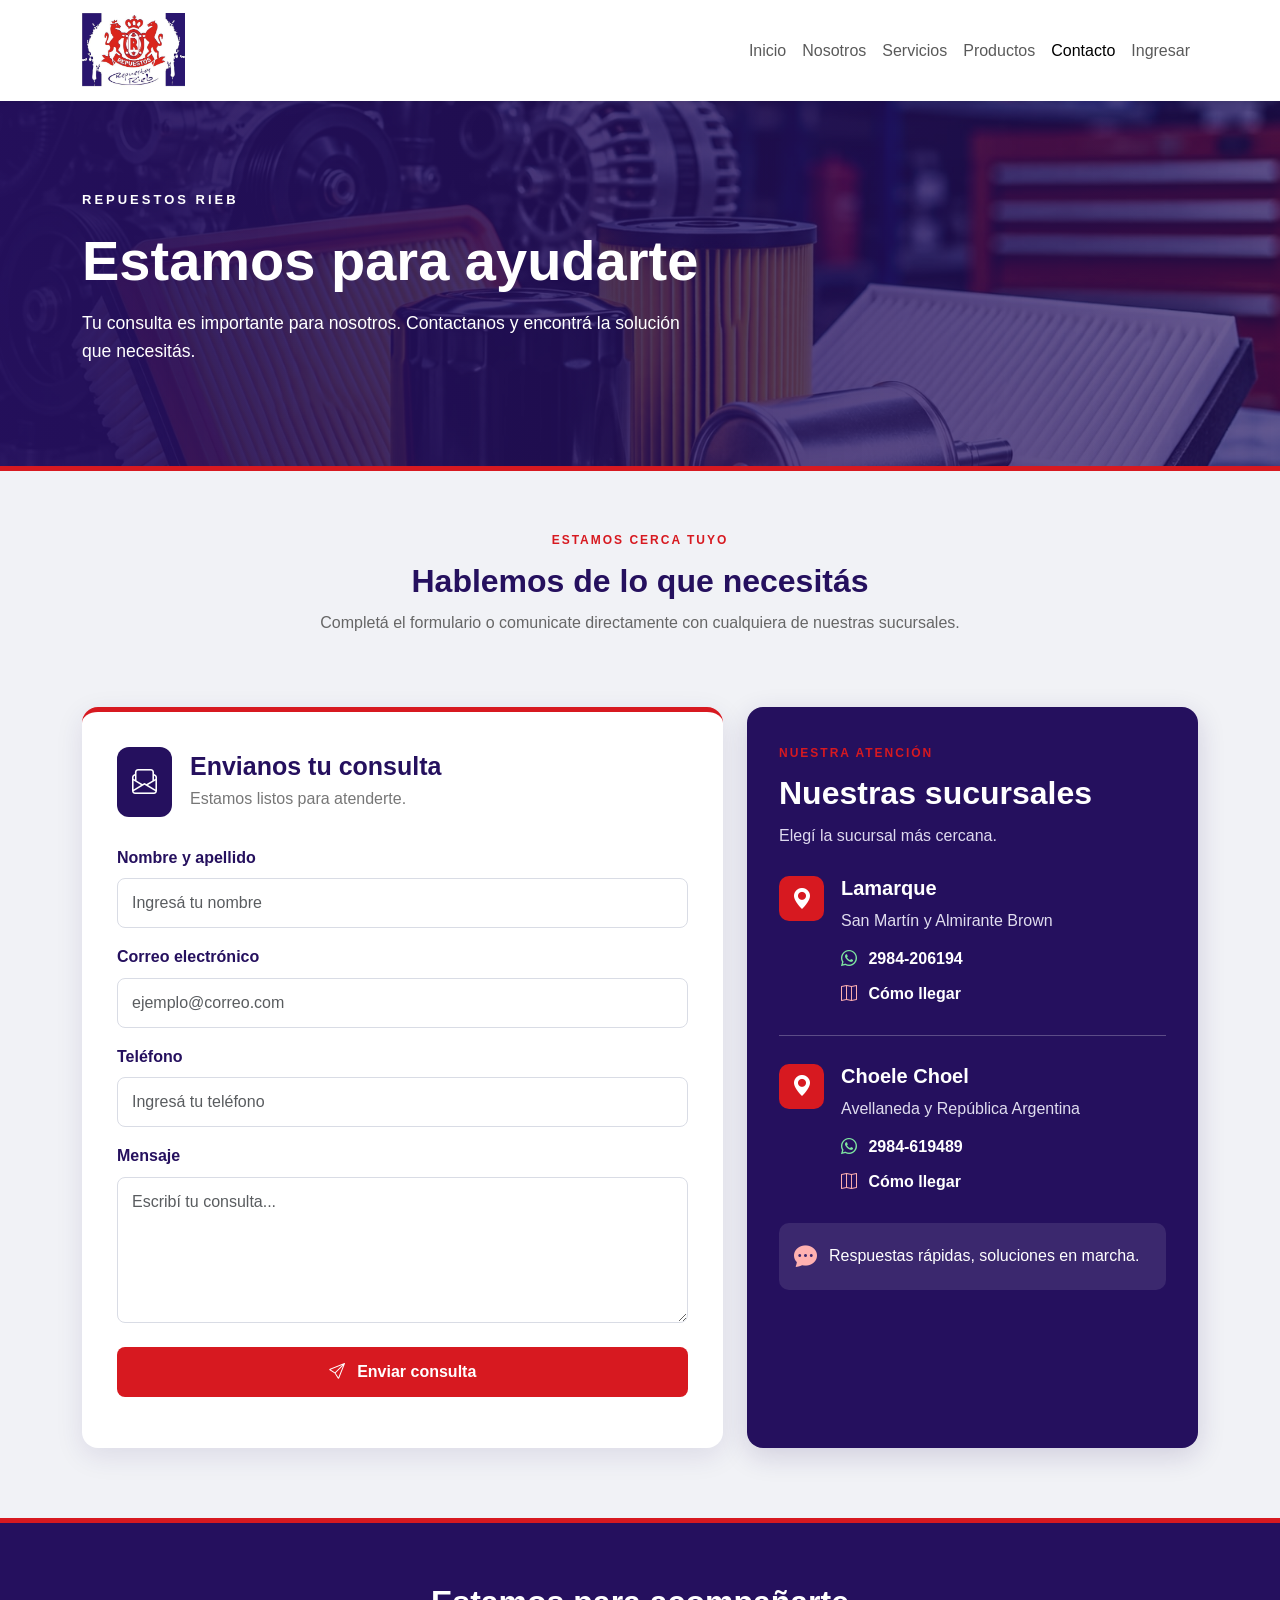
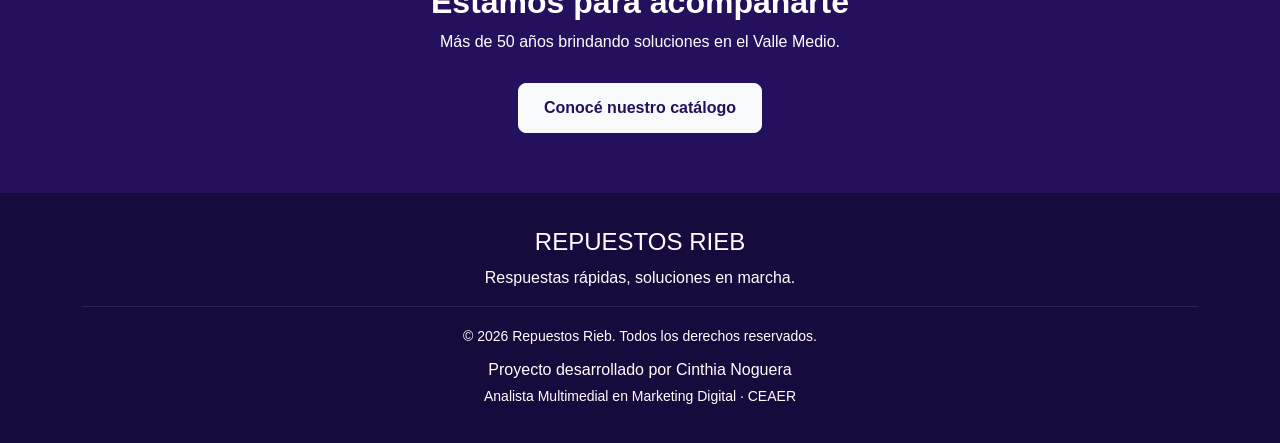
==== contacto.html @ db8ba03e "Add files via upload" ====
<!DOCTYPE html>
<html lang="es">
<head>
    <meta charset="UTF-8">
    <meta name="viewport" content="width=device-width, initial-scale=1.0">

    <title>Contacto | Repuestos Rieb</title>

    <link href="https://cdn.jsdelivr.net/npm/bootstrap@5.3.3/dist/css/bootstrap.min.css" rel="stylesheet">
    <link rel="stylesheet" href="https://cdn.jsdelivr.net/npm/bootstrap-icons@1.11.3/font/bootstrap-icons.min.css">
    <link rel="stylesheet" href="css/style.css">
</head>

<body class="pagina-contacto">

<header>
    <nav class="navbar navbar-expand-lg navbar-light bg-white shadow-sm">
        <div class="container">

            <a class="navbar-brand" href="index.html">
                <img src="multimedia/logo-rieb.jpg"
                     alt="Logo Repuestos Rieb"
                     style="height:75px;">
            </a>

            <button class="navbar-toggler" type="button"
                    data-bs-toggle="collapse"
                    data-bs-target="#menuPrincipal">
                <span class="navbar-toggler-icon"></span>
            </button>

            <div class="collapse navbar-collapse" id="menuPrincipal">
                <ul class="navbar-nav ms-auto">
                    <li class="nav-item"><a class="nav-link" href="index.html">Inicio</a></li>
                    <li class="nav-item"><a class="nav-link" href="nosotros.html">Nosotros</a></li>
                    <li class="nav-item"><a class="nav-link" href="servicios.html">Servicios</a></li>
                    <li class="nav-item"><a class="nav-link" href="productos.html">Productos</a></li>
                    <li class="nav-item"><a class="nav-link active" href="contacto.html">Contacto</a></li>
                    <li class="nav-item"><a class="nav-link" href="login.html">Ingresar</a></li>
                </ul>
            </div>

        </div>
    </nav>
</header>

<main>

    <!-- BANNER PRINCIPAL -->
    <section class="banner-contacto">
        <div class="container">
            <span class="etiqueta-contacto">REPUESTOS RIEB</span>
            <h1>Estamos para ayudarte</h1>
            <p>
                Tu consulta es importante para nosotros.
                Contactanos y encontrá la solución que necesitás.
            </p>
        </div>
    </section>

    <!-- PRESENTACIÓN -->
    <section class="intro-contacto">
        <div class="container text-center">
            <span>ESTAMOS CERCA TUYO</span>
            <h2>Hablemos de lo que necesitás</h2>
            <p>
                Completá el formulario o comunicate directamente
                con cualquiera de nuestras sucursales.
            </p>
        </div>
    </section>

    <!-- FORMULARIO Y SUCURSALES -->
    <section class="contenido-contacto">
        <div class="container">
            <div class="row g-4">

                <!-- FORMULARIO -->
                <div class="col-lg-7">
                    <div class="card formulario-card h-100">

                        <div class="encabezado-card">
                            <i class="bi bi-envelope-paper"></i>
                            <div>
                                <h2>Envianos tu consulta</h2>
                                <p>Estamos listos para atenderte.</p>
                            </div>
                        </div>

                        <form id="formularioContacto">

                            <div class="mb-3">
                                <label for="nombre" class="form-label">Nombre y apellido</label>
                                <input type="text" class="form-control"
                                       id="nombre" name="nombre"
                                       placeholder="Ingresá tu nombre"
                                       required>
                            </div>

                            <div class="mb-3">
                                <label for="email" class="form-label">Correo electrónico</label>
                                <input type="email" class="form-control"
                                       id="email" name="email"
                                       placeholder="ejemplo@correo.com"
                                       required>
                            </div>

                            <div class="mb-3">
                                <label for="telefono" class="form-label">Teléfono</label>
                                <input type="tel" class="form-control"
                                       id="telefono" name="telefono"
                                       placeholder="Ingresá tu teléfono"
                                       required>
                            </div>

                            <div class="mb-4">
                                <label for="mensaje" class="form-label">Mensaje</label>
                                <textarea class="form-control"
                                          id="mensaje" name="mensaje"
                                          rows="5"
                                          placeholder="Escribí tu consulta..."
                                          required></textarea>
                            </div>

                            <button type="submit" class="btn btn-enviar w-100">
                                <i class="bi bi-send me-2"></i>
                                Enviar consulta
                            </button>

                            <p id="respuestaFormulario"
                               class="mt-3 mb-0"
                               role="status"></p>

                        </form>
                    </div>
                </div>

                <!-- SUCURSALES -->
                <div class="col-lg-5">
                    <div class="sucursales-contacto h-100">

                        <div class="titulo-sucursales">
                            <span>NUESTRA ATENCIÓN</span>
                            <h2>Nuestras sucursales</h2>
                            <p>Elegí la sucursal más cercana.</p>
                        </div>

                        <!-- LAMARQUE -->
                        <div class="sucursal-card">
                            <div class="icono-sucursal">
                                <i class="bi bi-geo-alt-fill"></i>
                            </div>

                            <div>
                                <h3>Lamarque</h3>
                                <p>San Martín y Almirante Brown</p>

                                <a href="https://wa.me/5492984206194"
                                   target="_blank" rel="noopener"
                                   class="enlace-whatsapp">
                                    <i class="bi bi-whatsapp"></i>
                                    2984-206194
                                </a>

                                <a href="https://maps.app.goo.gl/3NW6cR97UgiQQHpn9?g_st=aw"
                                   target="_blank" rel="noopener"
                                   class="enlace-mapa">
                                    <i class="bi bi-map"></i>
                                    Cómo llegar
                                </a>
                            </div>
                        </div>

                        <div class="separador-sucursal"></div>

                        <!-- CHOELE CHOEL -->
                        <div class="sucursal-card">
                            <div class="icono-sucursal">
                                <i class="bi bi-geo-alt-fill"></i>
                            </div>

                            <div>
                                <h3>Choele Choel</h3>
                                <p>Avellaneda y República Argentina</p>

                                <a href="https://wa.me/5492984619489"
                                   target="_blank" rel="noopener"
                                   class="enlace-whatsapp">
                                    <i class="bi bi-whatsapp"></i>
                                    2984-619489
                                </a>

                                <a href="https://maps.app.goo.gl/Gi2dgzovyqM1jHUo7?g_st=aw"
                                   target="_blank" rel="noopener"
                                   class="enlace-mapa">
                                    <i class="bi bi-map"></i>
                                    Cómo llegar
                                </a>
                            </div>
                        </div>

                        <div class="mensaje-sucursales">
                            <i class="bi bi-chat-dots-fill"></i>
                            <p>Respuestas rápidas, soluciones en marcha.</p>
                        </div>

                    </div>
                </div>

            </div>
        </div>
    </section>

    <!-- CIERRE -->
    <section class="cierre-contacto">
        <div class="container text-center">
            <h2>Estamos para acompañarte</h2>
            <p>Más de 50 años brindando soluciones en el Valle Medio.</p>
            <a href="productos.html" class="btn btn-light">
                Conocé nuestro catálogo
            </a>
        </div>
    </section>

</main>

<footer class="footer-contacto text-center">
    <div class="container">
        <h4>REPUESTOS RIEB</h4>
        <p>Respuestas rápidas, soluciones en marcha.</p>
        <hr>
        <small>© 2026 Repuestos Rieb. Todos los derechos reservados.</small>
        <p class="mt-2 mb-0">Proyecto desarrollado por Cinthia Noguera</p>
        <small>Analista Multimedial en Marketing Digital · CEAER</small>
    </div>
</footer>

<script src="https://cdn.jsdelivr.net/npm/bootstrap@5.3.3/dist/js/bootstrap.bundle.min.js"></script>
<script type="module" src="js/formulario.js"></script>

</body>
</html>
---- css/style.css ----
/* =====================================
   REPUESTOS RIEB - ESTILOS GENERALES
===================================== */

:root {
    --azul-rieb: #25105E;
    --rojo-rieb: #D71920;
    --plateado-rieb: #AEB6C0;
    --blanco: #FFFFFF;
    --gris-claro: #F4F5F7;
    --gris-oscuro: #333333;
}

* {
    margin: 0;
    padding: 0;
    box-sizing: border-box;
}

body {
    font-family: Arial, Helvetica, sans-serif;
    color: var(--gris-oscuro);
    background-color: var(--blanco);
    line-height: 1.6;
}

/* NAVEGACIÓN */

.navbar-rieb {
    background-color: var(--azul-rieb);
    padding: 15px 0;
}

.navbar-brand {
    color: var(--blanco) !important;
    font-size: 1.5rem;
    letter-spacing: 1px;
}

.navbar-brand span {
    color: var(--rojo-rieb);
}

.navbar-rieb .nav-link {
    color: var(--blanco);
    margin-left: 12px;
    transition: color 0.3s;
}

.navbar-rieb .nav-link:hover {
    color: var(--plateado-rieb);
}

/* PORTADA PRINCIPAL */

.hero {
    background:
        linear-gradient(
            90deg,
            rgba(37, 16, 94, 0.94) 0%,
            rgba(37, 16, 94, 0.75) 50%,
            rgba(37, 16, 94, 0.30) 100%
        ),
        url("../multimedia/banner.jpg");

    background-size: cover;
    background-position: center;
    background-repeat: no-repeat;

    color: var(--blanco);
    padding: 110px 0;
    min-height: 520px;

    display: flex;
    align-items: center;
}

.hero-content {
    max-width: 750px;
    position: relative;
    z-index: 1;
}

/* BOTONES */

.btn-rieb {
    background-color: var(--rojo-rieb);
    color: var(--blanco);
    border: 2px solid var(--rojo-rieb);
    padding: 12px 25px;
    border-radius: 6px;
    font-weight: bold;
    transition: all 0.3s;
}

.btn-rieb:hover {
    background-color: var(--blanco);
    color: var(--rojo-rieb);
    border-color: var(--blanco);
}

/* SECCIONES */

.section-padding {
    padding: 75px 0;
}

.section-title {
    text-align: center;
    margin-bottom: 45px;
}

.section-title h2 {
    color: var(--azul-rieb);
    font-size: 2.2rem;
    font-weight: bold;
    margin-bottom: 10px;
}

/* PRODUCTOS */

.product-card {
    background-color: var(--gris-claro);
    border-bottom: 4px solid var(--rojo-rieb);
    border-radius: 10px;
    padding: 30px;
    height: 100%;
    transition: transform 0.3s, box-shadow 0.3s;
}

.product-card:hover {
    transform: translateY(-6px);
    box-shadow: 0 8px 20px rgba(0, 0, 0, 0.12);
}

.product-icon {
    font-size: 2.5rem;
    margin-bottom: 15px;
}

.product-card h3 {
    color: var(--azul-rieb);
    font-size: 1.4rem;
    font-weight: bold;
}

/* SERVICIOS */

.services-section {
    background-color: var(--gris-claro);
}

.service-card {
    background-color: var(--blanco);
    padding: 30px;
    border-radius: 10px;
    height: 100%;
    border-left: 4px solid var(--azul-rieb);
}

.service-card h3 {
    color: var(--azul-rieb);
    font-size: 1.3rem;
    font-weight: bold;
}

/* NOSOTROS */

.about-content {
    max-width: 850px;
    margin: auto;
    text-align: center;
}

.about-content h2 {
    color: var(--azul-rieb);
    font-size: 2rem;
    margin-bottom: 20px;
}

/* CONTACTO */

.contact-section {
    background-color: var(--gris-claro);
}

.contact-card {
    background-color: var(--blanco);
    padding: 30px;
    border-radius: 10px;
    height: 100%;
    border-top: 4px solid var(--rojo-rieb);
}

.contact-card h3 {
    color: var(--azul-rieb);
    font-weight: bold;
}

/* PIE DE PÁGINA */

.footer-rieb {
    background-color: var(--azul-rieb);
    color: var(--blanco);
    padding: 35px 0;
}

.footer-rieb h3 {
    font-weight: bold;
}

.footer-rieb p {
    margin-bottom: 8px;
}

/* DISEÑO RESPONSIVE */

@media (max-width: 768px) {

    .hero {
        padding: 65px 0;
        min-height: auto;
    }

    
        .hero h1 {
    font-size: clamp(2rem, 4vw, 3.5rem);
    font-weight: 800;
    margin-bottom: 15px;
    line-height: 1.2;
    overflow-wrap: break-word;
}
    

    .hero h2 {
        font-size: 1.5rem;
    }

    .section-padding {
        padding: 50px 0;
    }

    .section-title h2 {
        font-size: 1.8rem;
    }

    .navbar-rieb .nav-link {
        margin-left: 0;
        padding: 10px 0;
    }
}

/* LOGO INSTITUCIONAL */

.logo-rieb {
    height: 75px;
    width: auto;
    object-fit: contain;
    background-color: white;
    border-radius: 5px;
    padding: 4px;
}

.navbar-rieb {
    min-height: 100px;
}

.navbar-rieb .nav-link {
    font-weight: 600;
    padding: 10px 12px;
}
/* MEJORAS DE PORTADA */

.hero h1 {
    line-height: 1.15;
    letter-spacing: 1px;
    text-shadow: 2px 3px 8px rgba(0,0,0,0.25);
}

.hero h2 {
    font-weight: 600;
}

.hero-subtitle {
    text-transform: uppercase;
}

/* ADAPTACIÓN A CELULARES */

@media (max-width: 768px) {
    .hero {
        background-position: center;
        padding: 75px 0;
        min-height: 430px;
    }

    .hero-content {
        max-width: 100%;
    }
}
/* SECCION DE BENEFICIOS */

.beneficios {
    background-color: #F4F5F7;
    padding: 70px 0;
}

.beneficios h2 {
    color: var(--azul-rieb);
    font-size: 2rem;
    font-weight: bold;
}

.beneficios h3 {
    color: var(--azul-rieb);
    font-size: 1.2rem;
    font-weight: bold;
    margin: 15px 0;
}

.beneficio-card {
    background-color: white;
    padding: 30px 20px;
    border-radius: 12px;
    text-align: center;
    height: 100%;
    box-shadow: 0 3px 12px rgba(0,0,0,0.08);
    transition: transform 0.3s;
}

.beneficio-card:hover {
    transform: translateY(-5px);
}

.beneficio-icono {
    color: var(--rojo-rieb);
    font-size: 40px;
}
/* TARJETAS DE BENEFICIOS - IDENTIDAD RIEB */

.beneficios {
    background-color: #F4F5F7;
    padding: 75px 0;
}

.beneficios h2 {
    color: var(--azul-rieb);
    font-size: 2rem;
    font-weight: 700;
}

.beneficios .text-center > p {
    color: #666666;
    font-size: 1.05rem;
}

.beneficio-card {
    position: relative;
    overflow: hidden;
    background-color: #FFFFFF;
    padding: 35px 25px;
    border-radius: 12px;
    border: 1px solid #E3E6EB;
    border-top: 5px solid var(--rojo-rieb);
    text-align: center;
    height: 100%;
    box-shadow: 0 5px 18px rgba(37, 16, 94, 0.08);
    transition: transform 0.3s ease, box-shadow 0.3s ease;
}

.beneficio-card:hover {
    transform: translateY(-7px);
    box-shadow: 0 12px 25px rgba(37, 16, 94, 0.15);
}

.beneficio-icono {
    width: 75px;
    height: 75px;
    margin: 0 auto 20px;
    display: flex;
    align-items: center;
    justify-content: center;
    background-color: #EEF0F8;
    color: var(--azul-rieb);
    border-radius: 50%;
    font-size: 35px;
    transition: background-color 0.3s ease, color 0.3s ease;
}

.beneficio-card:hover .beneficio-icono {
    background-color: var(--azul-rieb);
    color: #FFFFFF;
}

.beneficio-card h3 {
    color: var(--azul-rieb);
    font-size: 1.2rem;
    font-weight: 700;
    margin-bottom: 15px;
}

.beneficio-card p {
    color: #666666;
    font-size: 0.95rem;
    line-height: 1.7;
    margin-bottom: 0;
}
/* SECCION DE PRODUCTOS */

.productos-section {
    background-color: #FFFFFF;
}

.productos-section .section-title h2 {
    color: var(--azul-rieb);
    font-weight: 700;
}

.producto-card {
    height: 100%;
    overflow: hidden;
    background: #FFFFFF;
    border-radius: 14px;
    border: 1px solid #E3E6EB;
    box-shadow: 0 5px 18px rgba(37, 16, 94, 0.09);
    transition: transform 0.3s ease, box-shadow 0.3s ease;
}

.producto-card:hover {
    transform: translateY(-6px);
    box-shadow: 0 12px 25px rgba(37, 16, 94, 0.16);
}

.producto-imagen {
    width: 100%;
    height: 220px;
    object-fit: cover;
    display: block;
}

.producto-contenido {
    padding: 24px;
    border-top: 4px solid var(--rojo-rieb);
}

.producto-contenido h3 {
    color: var(--azul-rieb);
    font-size: 1.3rem;
    font-weight: 700;
}

.producto-contenido p {
    color: #666666;
    line-height: 1.6;
}

.btn-producto {
    background-color: var(--azul-rieb);
    color: #FFFFFF;
    border-radius: 6px;
    padding: 10px 18px;
    font-weight: 600;
}

.btn-producto:hover {
    background-color: var(--rojo-rieb);
    color: #FFFFFF;
}
/* SECCION DE SERVICIOS */

.services-section {
    background-color: #F4F5F7;
}

.services-section .section-title h2 {
    color: var(--azul-rieb);
    font-weight: 700;
}

.services-section .section-title p {
    color: #666666;
}

.service-card {
    position: relative;
    height: 100%;
    padding: 35px 25px;
    background-color: #FFFFFF;
    border-radius: 12px;
    border: 1px solid #E3E6EB;
    border-bottom: 4px solid var(--rojo-rieb);
    box-shadow: 0 5px 18px rgba(37, 16, 94, 0.08);
    transition: transform 0.3s ease, box-shadow 0.3s ease;
}

.service-card:hover {
    transform: translateY(-6px);
    box-shadow: 0 12px 25px rgba(37, 16, 94, 0.15);
}

.service-card h3 {
    color: var(--azul-rieb);
    font-size: 1.25rem;
    font-weight: 700;
    margin-bottom: 15px;
}

.service-card p {
    color: #666666;
    line-height: 1.7;
    margin-bottom: 0;
}
/* ICONOS DE SERVICIOS */

.service-icono {
    width: 65px;
    height: 65px;
    margin-bottom: 20px;
    display: flex;
    align-items: center;
    justify-content: center;
    background-color: #EEF0F8;
    color: var(--azul-rieb);
    border-radius: 50%;
    font-size: 30px;
    transition: all 0.3s ease;
}

.service-card:hover .service-icono {
    background-color: var(--azul-rieb);
    color: #FFFFFF;
}
/* SECCION NOSOTROS */

.nosotros-section {
    background-color: #FFFFFF;
}

.nosotros-imagen {
    width: 100%;
    height: 430px;
    overflow: hidden;
    border-radius: 15px;
    box-shadow: 0 8px 25px rgba(37, 16, 94, 0.15);
    border-left: 6px solid var(--rojo-rieb);
}

.nosotros-imagen img {
    width: 100%;
    height: 100%;
    object-fit: cover;
}

.nosotros-etiqueta {
    display: inline-block;
    color: var(--rojo-rieb);
    font-weight: 700;
    letter-spacing: 2px;
    font-size: 0.85rem;
    margin-bottom: 12px;
}

.nosotros-contenido h2 {
    color: var(--azul-rieb);
    font-size: 2rem;
    font-weight: 700;
    margin-bottom: 22px;
}

.nosotros-contenido p {
    color: #555555;
    line-height: 1.8;
    margin-bottom: 15px;
}

.nosotros-destacado {
    margin-top: 25px;
    padding: 18px;
    background-color: #F4F5F7;
    border-left: 5px solid var(--rojo-rieb);
    color: var(--azul-rieb);
    font-weight: 700;
    border-radius: 5px;
}

@media (max-width: 768px) {
    .nosotros-imagen {
        height: 300px;
    }

    .nosotros-contenido h2 {
        font-size: 1.7rem;
    }
}
/* CONTACTO Y SUCURSALES */

.contact-section {
    background-color: #F4F5F7;
}

.contact-section .section-title h2 {
    color: var(--azul-rieb);
    font-weight: 700;
}

.contact-card {
    background: #FFFFFF;
    padding: 35px;
    height: 100%;
    border-radius: 12px;
    border-top: 5px solid var(--rojo-rieb);
    box-shadow: 0 5px 18px rgba(37,16,94,0.08);
}

.contact-icono {
    color: var(--azul-rieb);
    font-size: 35px;
    margin-bottom: 15px;
}

.contact-card h3 {
    color: var(--azul-rieb);
    font-weight: 700;
}

.contact-card p {
    color: #555555;
}

.btn-whatsapp,
.btn-maps {
    display: inline-block;
    margin: 8px 5px 0 0;
    padding: 10px 15px;
    border-radius: 6px;
    font-weight: 600;
    text-decoration: none;
}

.btn-whatsapp {
    background-color: #198754;
    color: #FFFFFF;
}

.btn-whatsapp:hover {
    background-color: #146c43;
    color: #FFFFFF;
}

.btn-maps {
    background-color: var(--azul-rieb);
    color: #FFFFFF;
}

.btn-maps:hover {
    background-color: var(--rojo-rieb);
    color: #FFFFFF;
}
/* AUTORIA DEL PROYECTO EN EL FOOTER */

.footer-autor {
    margin-top: 20px;
    padding-top: 15px;
    border-top: 1px solid rgba(255,255,255,0.2);
}

.footer-autor p {
    color: #FFFFFF;
    font-weight: 600;
    margin-bottom: 5px;
}

.footer-autor span {
    display: block;
    color: var(--plateado-rieb);
    font-size: 0.9rem;
    margin-top: 4px;
}
/* CATALOGO DE PRODUCTOS */

.catalogo-encabezado {
    background: linear-gradient(120deg, #25105E, #49327D);
    color: #FFFFFF;
    padding: 65px 0;
}

.catalogo-encabezado span {
    color: #AEB6C0;
    font-weight: 700;
    letter-spacing: 3px;
}

.catalogo-encabezado h1 {
    font-size: 2.8rem;
    font-weight: 700;
    margin: 15px 0;
}

.catalogo-encabezado p {
    font-size: 1.1rem;
}

.catalogo-acceso {
    background-color: #F4F5F7;
    min-height: 400px;
    display: flex;
    align-items: center;
}

.acceso-card {
    max-width: 650px;
    margin: auto;
    padding: 45px 30px;
    background: #FFFFFF;
    border-radius: 15px;
    border-top: 5px solid var(--rojo-rieb);
    box-shadow: 0 8px 25px rgba(37,16,94,0.10);
}

.acceso-icono {
    color: var(--azul-rieb);
    font-size: 45px;
    margin-bottom: 15px;
}

.acceso-card h2 {
    color: var(--azul-rieb);
    font-size: 1.6rem;
    font-weight: 700;
}

.acceso-card p {
    color: #555555;
    margin: 20px 0;
}

@media (max-width: 768px) {
    .catalogo-encabezado h1 {
        font-size: 2rem;
    }

    .acceso-card {
        padding: 30px 20px;
    }
}
/* =================================
   ESTILOS EXCLUSIVOS - NOSOTROS
================================= */

.pagina-nosotros {
    background: #ffffff;
}

.hero-nosotros {
    background: linear-gradient(135deg, #25105E, #392080);
    color: #ffffff;
    padding: 65px 20px;
    text-align: center;
    border-bottom: 5px solid #D71920;
}

.historia-nosotros {
    padding: 70px 0;
    background: #ffffff;
}

.historia-nosotros img {
    width: 100%;
    border-radius: 12px;
    box-shadow: 0 8px 22px rgba(37, 16, 94, 0.18);
    border-left: 6px solid #D71920;
}

.historia-nosotros h2 {
    color: #25105E;
    font-weight: 700;
}

.historia-nosotros p {
    color: #555555;
    line-height: 1.8;
}

.valores-nosotros {
    background: #eef0f5;
    padding: 65px 0;
}

.valores-nosotros h2 {
    color: #25105E;
    font-weight: 700;
    margin-bottom: 35px;
}

.valores-nosotros .card {
    border: none;
    border-top: 4px solid #D71920;
    border-radius: 12px;
    padding: 25px;
    transition: transform 0.3s ease, box-shadow 0.3s ease;
}

.valores-nosotros .card:hover {
    transform: translateY(-6px);
    box-shadow: 0 10px 25px rgba(37, 16, 94, 0.15);
}

.valores-nosotros i {
    color: #D71920;
    font-size: 38px;
}

.valores-nosotros h4 {
    color: #25105E;
    font-weight: 700;
}

.presencia-nosotros {
    background: #ffffff;
    padding: 65px 0;
}

.presencia-nosotros h2 {
    color: #25105E;
}

.presencia-nosotros .card {
    border: 1px solid #e1e1e1;
    border-bottom: 4px solid #D71920;
    border-radius: 12px;
}
/* =================================
   ESTILOS EXCLUSIVOS - SERVICIOS
================================= */

.pagina-servicios {
    background: #ffffff;
}

.hero-servicios {
    background: linear-gradient(135deg, #25105E, #392080);
    color: #ffffff;
    padding: 65px 20px;
    text-align: center;
    border-bottom: 5px solid #D71920;
}

.intro-servicios {
    padding: 55px 0 25px;
    text-align: center;
}

.intro-servicios h2 {
    color: #25105E;
    font-weight: 700;
}

.intro-servicios p {
    color: #666666;
}

.lista-servicios {
    padding: 35px 0 70px;
    background: #eef0f5;
}

.lista-servicios .card {
    height: 100%;
    border: none;
    border-top: 4px solid #D71920;
    border-radius: 12px;
    padding: 30px;
    transition: transform .3s ease, box-shadow .3s ease;
}

.lista-servicios .card:hover {
    transform: translateY(-6px);
    box-shadow: 0 10px 25px rgba(37, 16, 94, .15);
}

.lista-servicios .card i {
    color: #D71920;
    font-size: 42px;
    margin-bottom: 15px;
}

.lista-servicios .card h3 {
    color: #25105E;
    font-weight: 700;
}

.lista-servicios .card p {
    color: #555555;
    line-height: 1.7;
}

.consulta-servicios {
    background: #ffffff;
    padding: 65px 20px;
    text-align: center;
}

.consulta-servicios h2 {
    color: #25105E;
    font-weight: 700;
}

.consulta-servicios .btn {
    background: #D71920;
    border-color: #D71920;
    color: #ffffff;
    padding: 12px 28px;
    font-weight: 600;
}

.consulta-servicios .btn:hover {
    background: #25105E;
    border-color: #25105E;
}
/* =====================================
   DISEÑO DE LA PÁGINA PRODUCTOS
===================================== */

.pagina-productos {
    background: #f1f2f6;
}

/* Banner principal */
.banner-productos {
    min-height: 300px;
    background:
        linear-gradient(90deg, rgba(37,16,94,.95), rgba(37,16,94,.55)),
        url("../multimedia/motor-filtros.jpg") center/cover no-repeat;
    display: flex;
    align-items: center;
    color: #ffffff;
    border-bottom: 5px solid #D71920;
}

.banner-productos h1 {
    font-size: clamp(2rem, 4vw, 3.2rem);
    font-weight: 800;
}

.banner-productos p {
    font-size: 1.1rem;
    max-width: 550px;
}

/* Sección de catálogo */
#catalogoContenido {
    padding: 65px 0;
}

#catalogoContenido h2,
#catalogoContenido h3 {
    color: #25105E;
    font-weight: 700;
}

/* Buscador */
#buscadorProductos {
    border: 2px solid #d9dce5;
    border-radius: 30px;
    padding: 13px 20px;
    margin: 15px 0 30px;
    box-shadow: 0 3px 12px rgba(37,16,94,.06);
}

#buscadorProductos:focus {
    border-color: #25105E;
    box-shadow: 0 0 0 3px rgba(37,16,94,.12);
}

/* Tarjetas dinámicas */
#listaProductos .card {
    border: none;
    border-radius: 14px;
    overflow: hidden;
    background: #ffffff;
    box-shadow: 0 5px 18px rgba(37,16,94,.09);
    transition: transform .3s ease, box-shadow .3s ease;
}

#listaProductos .card:hover {
    transform: translateY(-7px);
    box-shadow: 0 12px 25px rgba(37,16,94,.17);
}

#listaProductos .card-img-top {
    background: #ffffff;
    padding: 15px;
    border-bottom: 1px solid #eeeeee;
}

#listaProductos .card-body {
    padding: 22px;
}

#listaProductos .card-title {
    color: #25105E;
    font-weight: 700;
}

#listaProductos .text-muted {
    color: #D71920 !important;
}

#listaProductos .badge {
    background-color: #25105E !important;
    padding: 9px 12px;
    border-radius: 20px;
}

/* Tarjeta de acceso */
.acceso-card {
    border: none;
    border-top: 5px solid #D71920;
    border-radius: 14px;
    padding: 35px;
    box-shadow: 0 8px 25px rgba(37,16,94,.10);
}

.acceso-card h2,
.acceso-card h3 {
    color: #25105E;
}

.acceso-card .btn {
    background: #D71920;
    border-color: #D71920;
}

.acceso-card .btn:hover {
    background: #25105E;
    border-color: #25105E;
}

@media (max-width: 768px) {
    .banner-productos {
        min-height: 230px;
        text-align: center;
        background-position: center;
    }

    #catalogoContenido {
        padding: 40px 0;
    }

    .acceso-card {
        padding: 25px 18px;
    }
}
/* =====================================
   DISEÑO PROFESIONAL - CONTACTO
===================================== */

.pagina-contacto {
    background: #f1f2f6;
}

/* Banner */
.banner-contacto {
    background:
        linear-gradient(90deg, rgba(37,16,94,.96), rgba(37,16,94,.68)),
        url("../multimedia/motor-filtros.jpg") center/cover no-repeat;
    color: white;
    padding: 85px 20px;
    border-bottom: 5px solid #D71920;
}

.etiqueta-contacto {
    color: #ffffff;
    font-size: 13px;
    font-weight: 800;
    letter-spacing: 3px;
}

.banner-contacto h1 {
    font-size: clamp(2.2rem, 5vw, 3.5rem);
    font-weight: 800;
    margin: 15px 0;
}

.banner-contacto p {
    font-size: 1.1rem;
    max-width: 600px;
}

/* Introducción */
.intro-contacto {
    padding: 55px 15px 30px;
}

.intro-contacto span,
.titulo-sucursales span {
    color: #D71920;
    font-weight: 800;
    font-size: 12px;
    letter-spacing: 2px;
}

.intro-contacto h2 {
    color: #25105E;
    font-weight: 800;
    margin: 10px 0;
}

.intro-contacto p {
    color: #666;
}

/* Contenido */
.contenido-contacto {
    padding: 25px 0 70px;
}

.formulario-card {
    border: none;
    border-radius: 16px;
    padding: 35px;
    box-shadow: 0 8px 28px rgba(37,16,94,.10);
    border-top: 5px solid #D71920;
}

.encabezado-card {
    display: flex;
    align-items: center;
    gap: 18px;
    margin-bottom: 28px;
}

.encabezado-card > i {
    background: #25105E;
    color: white;
    font-size: 25px;
    padding: 15px;
    border-radius: 12px;
}

.encabezado-card h2 {
    color: #25105E;
    font-size: 25px;
    font-weight: 800;
    margin: 0;
}

.encabezado-card p {
    color: #777;
    margin: 5px 0 0;
}

.formulario-card .form-label {
    color: #25105E;
    font-weight: 600;
}

.formulario-card .form-control {
    border: 1px solid #d9dce5;
    border-radius: 8px;
    padding: 12px 14px;
}

.formulario-card .form-control:focus {
    border-color: #25105E;
    box-shadow: 0 0 0 3px rgba(37,16,94,.12);
}

.btn-enviar {
    background: #D71920;
    border: none;
    color: white;
    padding: 13px;
    font-weight: 700;
    border-radius: 8px;
}

.btn-enviar:hover {
    background: #25105E;
    color: white;
}

/* Sucursales */
.sucursales-contacto {
    background: #25105E;
    color: white;
    padding: 32px;
    border-radius: 16px;
    box-shadow: 0 8px 28px rgba(37,16,94,.16);
}

.titulo-sucursales h2 {
    font-weight: 800;
    margin: 10px 0;
}

.titulo-sucursales p {
    color: #ded9ef;
}

.sucursal-card {
    display: flex;
    align-items: flex-start;
    gap: 17px;
    margin: 28px 0;
}

.icono-sucursal {
    background: #D71920;
    color: white;
    min-width: 45px;
    height: 45px;
    border-radius: 10px;
    display: flex;
    align-items: center;
    justify-content: center;
    font-size: 21px;
}

.sucursal-card h3 {
    font-size: 20px;
    font-weight: 700;
}

.sucursal-card p {
    color: #e0ddef;
    margin-bottom: 12px;
}

.enlace-whatsapp,
.enlace-mapa {
    display: block;
    color: white;
    text-decoration: none;
    margin-top: 10px;
    font-weight: 600;
}

.enlace-whatsapp i {
    color: #7ee5a0;
    margin-right: 7px;
}

.enlace-mapa i {
    color: #ffb1b1;
    margin-right: 7px;
}

.enlace-whatsapp:hover,
.enlace-mapa:hover {
    color: #ffb1b1;
    text-decoration: underline;
}

.separador-sucursal {
    height: 1px;
    background: rgba(255,255,255,.25);
}

.mensaje-sucursales {
    background: rgba(255,255,255,.10);
    padding: 15px;
    border-radius: 10px;
    display: flex;
    gap: 12px;
    align-items: center;
    margin-top: 25px;
}

.mensaje-sucursales i {
    color: #ffb1b1;
    font-size: 23px;
}

.mensaje-sucursales p {
    margin: 0;
}

/* Cierre */
.cierre-contacto {
    background: #25105E;
    color: white;
    padding: 60px 20px;
    border-top: 5px solid #D71920;
}

.cierre-contacto h2 {
    font-weight: 800;
}

.cierre-contacto .btn {
    color: #25105E;
    font-weight: 700;
    padding: 12px 25px;
    border-radius: 8px;
    margin-top: 12px;
}

.cierre-contacto .btn:hover {
    background: #D71920;
    color: white;
}

/* Footer */
.footer-contacto {
    background: #160b3d;
    color: white;
    padding: 35px 15px;
}

.footer-contacto hr {
    border-color: rgba(255,255,255,.4);
}

/* Adaptación móvil */
@media (max-width: 768px) {
    .banner-contacto {
        padding: 60px 20px;
        text-align: center;
    }

    .banner-contacto p {
        margin: auto;
    }

    .formulario-card {
        padding: 23px;
    }

    .sucursales-contacto {
        padding: 25px;
    }

    .intro-contacto {
        padding-top: 40px;
    }
}
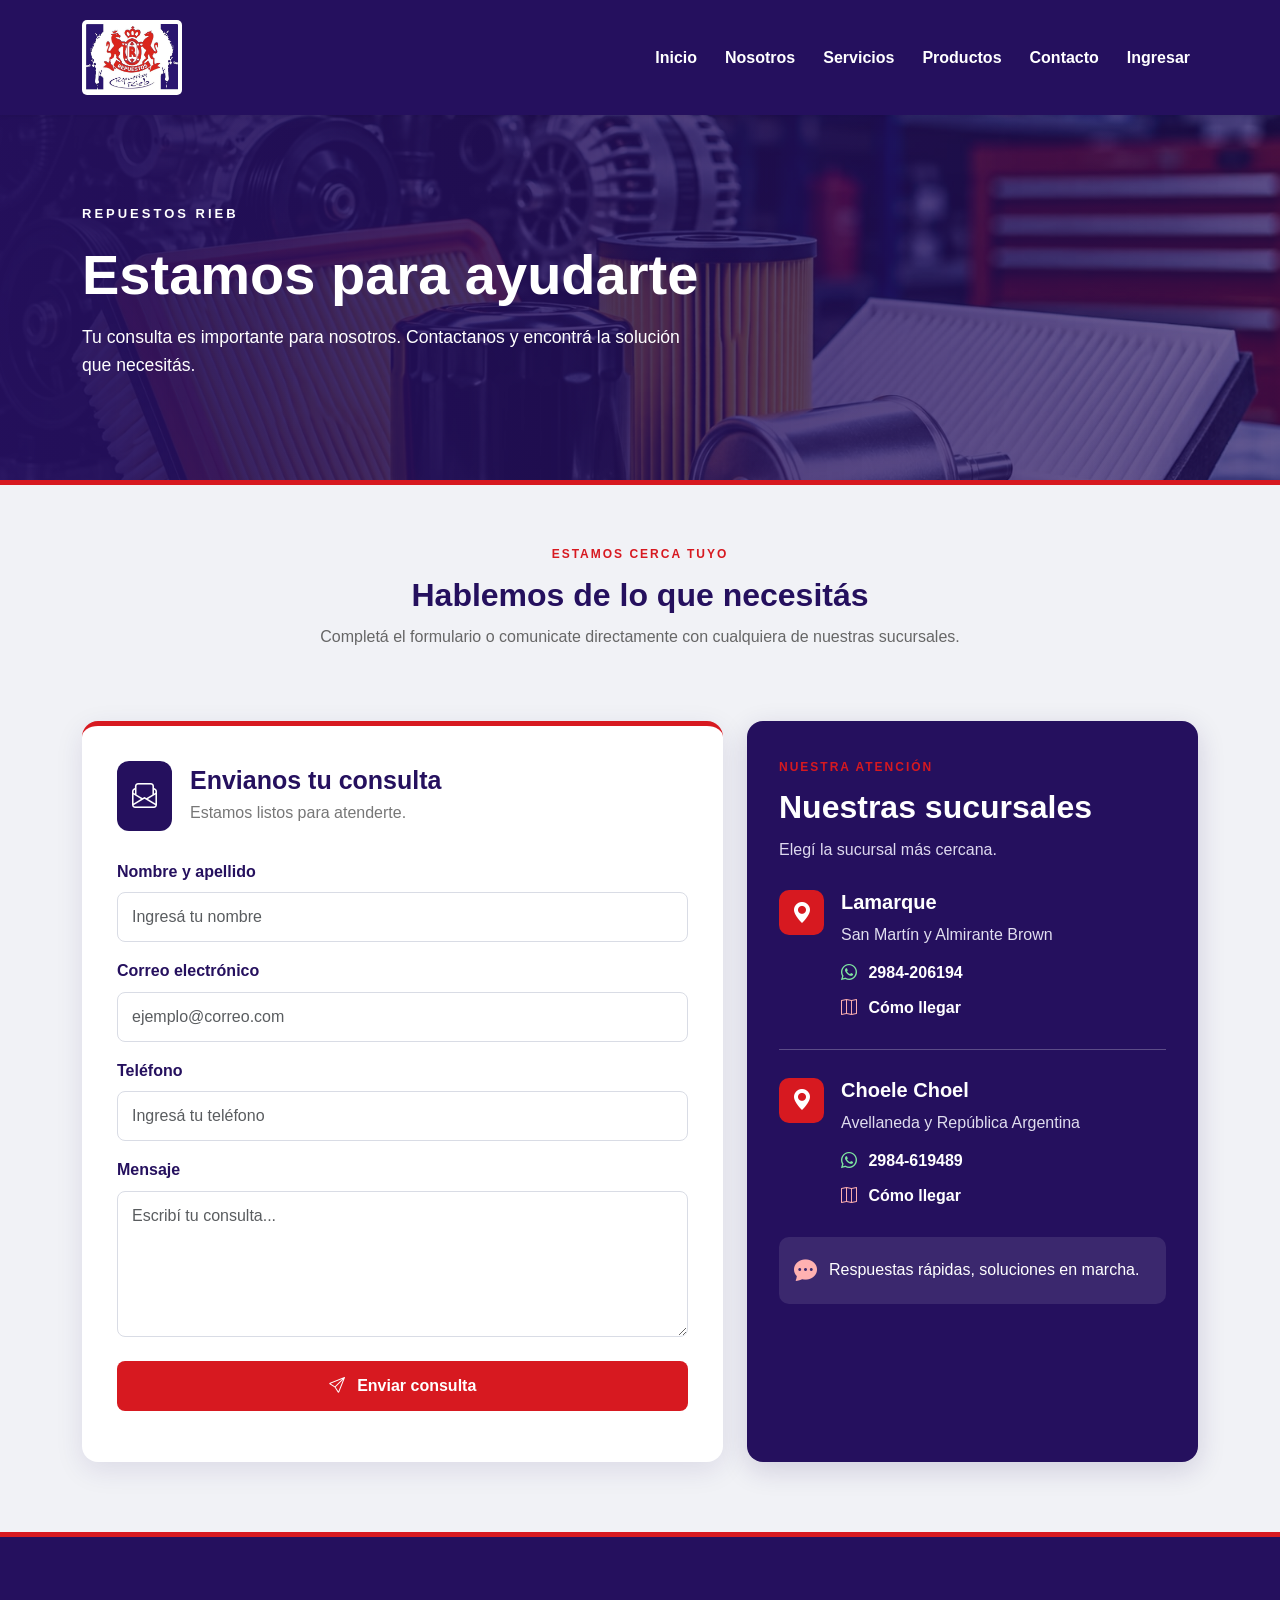
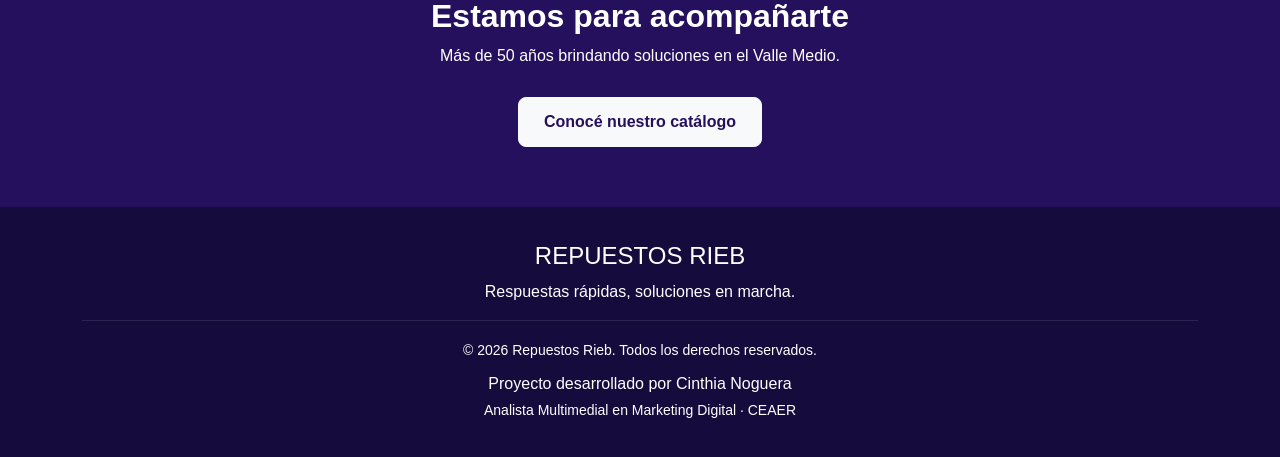
==== commit 0ce8dfa0: "Update contacto.html" ====
--- a/contacto.html
+++ b/contacto.html
@@ -14,34 +14,46 @@
 <body class="pagina-contacto">
 
 <header>
-    <nav class="navbar navbar-expand-lg navbar-light bg-white shadow-sm">
-        <div class="container">
-
-            <a class="navbar-brand" href="index.html">
-                <img src="multimedia/logo-rieb.jpg"
-                     alt="Logo Repuestos Rieb"
-                     style="height:75px;">
-            </a>
-
-            <button class="navbar-toggler" type="button"
-                    data-bs-toggle="collapse"
-                    data-bs-target="#menuPrincipal">
-                <span class="navbar-toggler-icon"></span>
-            </button>
-
-            <div class="collapse navbar-collapse" id="menuPrincipal">
-                <ul class="navbar-nav ms-auto">
-                    <li class="nav-item"><a class="nav-link" href="index.html">Inicio</a></li>
-                    <li class="nav-item"><a class="nav-link" href="nosotros.html">Nosotros</a></li>
-                    <li class="nav-item"><a class="nav-link" href="servicios.html">Servicios</a></li>
-                    <li class="nav-item"><a class="nav-link" href="productos.html">Productos</a></li>
-                    <li class="nav-item"><a class="nav-link active" href="contacto.html">Contacto</a></li>
-                    <li class="nav-item"><a class="nav-link" href="login.html">Ingresar</a></li>
-                </ul>
-            </div>
-
-        </div>
-    </nav>
+<nav class="navbar navbar-expand-lg navbar-dark navbar-rieb shadow-sm">
+    <div class="container">
+
+        <a class="navbar-brand" href="index.html">
+            <img src="multimedia/logo-rieb.jpg"
+                 alt="Logo Repuestos Rieb"
+                 class="logo-rieb">
+        </a>
+
+        <button class="navbar-toggler" type="button"
+                data-bs-toggle="collapse"
+                data-bs-target="#menuPrincipal">
+            <span class="navbar-toggler-icon"></span>
+        </button>
+
+        <div class="collapse navbar-collapse" id="menuPrincipal">
+            <ul class="navbar-nav ms-auto">
+                <li class="nav-item">
+                    <a class="nav-link" href="index.html">Inicio</a>
+                </li>
+                <li class="nav-item">
+                    <a class="nav-link active" href="nosotros.html">Nosotros</a>
+                </li>
+                <li class="nav-item">
+                    <a class="nav-link" href="servicios.html">Servicios</a>
+                </li>
+                <li class="nav-item">
+                    <a class="nav-link" href="productos.html">Productos</a>
+                </li>
+                <li class="nav-item">
+                    <a class="nav-link" href="contacto.html">Contacto</a>
+                </li>
+                <li class="nav-item">
+                    <a class="nav-link" href="login.html">Ingresar</a>
+                </li>
+            </ul>
+        </div>
+
+    </div>
+</nav>
 </header>
 
 <main>
@@ -239,4 +251,4 @@
 <script type="module" src="js/formulario.js"></script>
 
 </body>
-</html>+</html>
